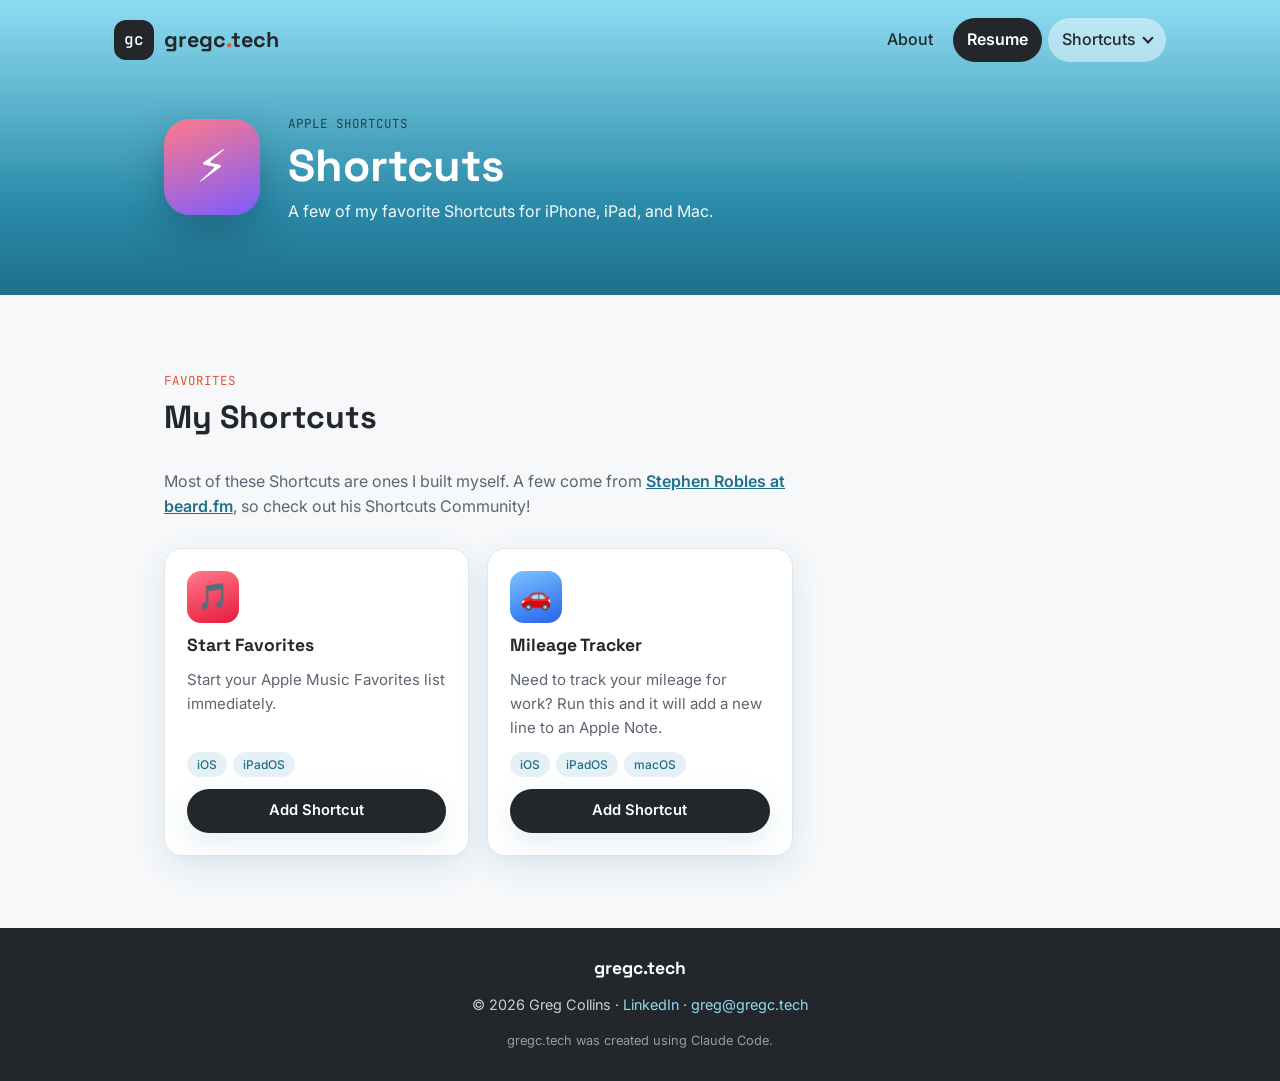
==== shortcuts/index.html @ 740dbaa2 "Nav: 'Shortcuts' label everywhere; footer note about Claude Code Co-Authored-By: Claude Opus 5.5 <no" ====
<!DOCTYPE html>
<html lang="en">
<head>
<meta charset="UTF-8">
<meta name="viewport" content="width=device-width, initial-scale=1">
<title>Shortcuts &mdash; Greg Collins</title>
<meta name="description" content="Greg Collins's favorite Apple Shortcuts, ready to add to your iPhone, iPad, or Mac.">
<link rel="canonical" href="https://gregc.tech/shortcuts/">
<link rel="stylesheet" href="/styles.css">

<link rel="icon" href="/favicon.svg" type="image/svg+xml">
<link rel="apple-touch-icon" href="/apple-touch-icon.png">

<meta property="og:type" content="website">
<meta property="og:title" content="Shortcuts — Greg Collins">
<meta property="og:description" content="Favorite Apple Shortcuts, ready to add to your iPhone, iPad, or Mac.">
<meta property="og:image" content="https://gregc.tech/images/portrait.jpg">
<meta property="og:url" content="https://gregc.tech/shortcuts/">
<meta name="twitter:card" content="summary">
<meta name="twitter:title" content="Shortcuts — Greg Collins">
<meta name="twitter:description" content="Favorite Apple Shortcuts, ready to add to your iPhone, iPad, or Mac.">
<meta name="twitter:image" content="https://gregc.tech/images/portrait.jpg">
</head>
<body>

<header class="site-header">
  <nav class="nav">
    <a class="brand" href="/">
      <span class="brand-badge">gc</span>
      <span class="wordmark">gregc<span class="dot">.</span>tech</span>
    </a>
    <div class="nav-links">
      <a href="/">About</a>
      <a href="/resume" class="cta">Resume</a>
      <details class="nav-dd">
        <summary class="nav-dd-active">Shortcuts</summary>
        <div class="nav-dd-menu">
          <a href="/shortcuts/" aria-current="page">Shortcuts</a>
        </div>
      </details>
    </div>
  </nav>

  <div class="page-hero">
    <div class="sc-tile" style="width:96px;height:96px;border-radius:26px;font-size:2.8rem;--tile-a:#ff7a8a;--tile-b:#7b5cff;box-shadow:0 18px 40px rgba(20,50,70,.35)" aria-hidden="true">⚡</div>
    <div>
      <span class="mono">Apple Shortcuts</span>
      <h1>Shortcuts</h1>
      <p>A few of my favorite Shortcuts for iPhone, iPad, and Mac.</p>
    </div>
  </div>
</header>

<main class="section">


  <div class="section-head">
    <span class="mono">Favorites</span>
    <h2>My Shortcuts</h2>
  </div>

  <p class="sc-intro">Most of these Shortcuts are ones I built myself. A few come from <a href="https://create.beard.fm/" target="_blank" rel="noopener">Stephen Robles at beard.fm</a>, so check out his Shortcuts Community!</p>

  <!--
    To add a shortcut: copy one .sc-card block below.
    - Change the emoji, name, description, and tags.
    - Optional tile colors: style="--tile-a:#hex;--tile-b:#hex"
    - When the iCloud link is ready, replace the disabled <span> button with:
      <a class="btn" href="https://www.icloud.com/shortcuts/XXXX" target="_blank" rel="noopener">Add Shortcut</a>
  -->
  <div class="sc-grid">

    <article class="sc-card">
      <div class="sc-tile" style="--tile-a:#ff7a8a;--tile-b:#e8193c" aria-hidden="true">🎵</div>
      <h3>Start Favorites</h3>
      <p>Start your Apple Music Favorites list immediately.</p>
      <div class="sc-tags"><span class="chip">iOS</span><span class="chip">iPadOS</span></div>
      <a class="btn" href="https://www.icloud.com/shortcuts/b993a1cb9b594e7e82453fef6eb3bb3f" target="_blank" rel="noopener">Add Shortcut</a>
    </article>

    <article class="sc-card">
      <div class="sc-tile" style="--tile-a:#7cc4ff;--tile-b:#2563eb" aria-hidden="true">🚗</div>
      <h3>Mileage Tracker</h3>
      <p>Need to track your mileage for work? Run this and it will add a new line to an Apple Note.</p>
      <div class="sc-tags"><span class="chip">iOS</span><span class="chip">iPadOS</span><span class="chip">macOS</span></div>
      <a class="btn" href="https://www.icloud.com/shortcuts/bddef49975824ce387ab0a968885f516" target="_blank" rel="noopener">Add Shortcut</a>
    </article>

  </div>
</main>

<footer class="site-footer">
  <div class="wordmark">gregc.tech</div>
  <p>&copy; 2026 Greg Collins &middot; <a href="https://www.linkedin.com/in/gocollins" target="_blank" rel="noopener">LinkedIn</a> &middot; <a href="mailto:greg@gregc.tech">greg@gregc.tech</a></p>
  <p class="footer-note">gregc.tech was created using Claude Code.</p>
</footer>

<script>
  // Close the Shortcuts menu on outside click or Escape
  document.addEventListener('click', function (e) {
    document.querySelectorAll('.nav-dd[open]').forEach(function (d) { if (!d.contains(e.target)) d.removeAttribute('open'); });
  });
  document.addEventListener('keydown', function (e) {
    if (e.key === 'Escape') document.querySelectorAll('.nav-dd[open]').forEach(function (d) { d.removeAttribute('open'); });
  });
</script>

</body>
</html>
---- styles.css ----
@import url('https://fonts.googleapis.com/css2?family=Space+Grotesk:wght@500;600;700&family=Inter:wght@400;500;600&family=JetBrains+Mono:wght@500&display=swap');

:root {
  --sky: #8fdcf2;
  --teal: #2a8aa8;
  --teal-dark: #1f6f8b;
  --ink: #23262b;
  --ink-soft: #3a3f47;
  --accent: #e2553b;
  --bg: #f6f8fa;
  --surface: #ffffff;
  --text: #23262b;
  --muted: #5d6570;
  --line: #e2e7ec;
  --radius: 18px;
  --shadow: 0 10px 30px rgba(31, 111, 139, 0.12);
}

@media (prefers-color-scheme: dark) {
  :root {
    --bg: #14171b;
    --surface: #1d2126;
    --text: #e8ebee;
    --muted: #9aa3ad;
    --line: #2c3238;
    --shadow: 0 10px 30px rgba(0, 0, 0, 0.35);
  }
}

* { box-sizing: border-box; }

html { scroll-behavior: smooth; }

body {
  margin: 0;
  font-family: 'Inter', system-ui, sans-serif;
  color: var(--text);
  background: var(--bg);
  line-height: 1.6;
}

h1, h2, h3, .wordmark {
  font-family: 'Space Grotesk', sans-serif;
  margin: 0;
  line-height: 1.2;
}

a { color: inherit; }

img { max-width: 100%; display: block; }

.mono {
  font-family: 'JetBrains Mono', ui-monospace, monospace;
  font-size: 0.78rem;
  letter-spacing: 1px;
  text-transform: uppercase;
}

/* Header */
.site-header {
  background: linear-gradient(180deg, var(--sky) 0%, var(--teal) 70%, var(--teal-dark) 100%);
  color: #fff;
}

.nav {
  max-width: 1100px;
  margin: 0 auto;
  display: flex;
  align-items: center;
  justify-content: space-between;
  padding: 18px 24px;
  gap: 12px;
}

.brand {
  display: flex;
  align-items: center;
  gap: 10px;
  text-decoration: none;
  color: var(--ink);
}

.brand-badge {
  width: 40px;
  height: 40px;
  border-radius: 12px;
  background: var(--ink);
  color: #fff;
  display: flex;
  align-items: center;
  justify-content: center;
  font-family: 'JetBrains Mono', monospace;
  font-weight: 500;
  font-size: 1rem;
  flex-shrink: 0;
}

.wordmark {
  font-size: 1.35rem;
  font-weight: 700;
}

.wordmark .dot { color: var(--accent); }

.nav-links {
  display: flex;
  gap: 6px;
  align-items: center;
}

.nav-links a {
  text-decoration: none;
  color: var(--ink);
  font-weight: 500;
  padding: 9px 14px;
  border-radius: 999px;
  transition: background 0.2s ease;
}

.nav-links a:hover { background: rgba(255, 255, 255, 0.35); }

.nav-links a[aria-current="page"] { background: rgba(255, 255, 255, 0.45); }

.nav-links a.cta {
  background: var(--ink);
  color: #fff;
  font-weight: 600;
}

.nav-links a.cta:hover { background: var(--accent); }

/* Hero */
.hero {
  max-width: 1000px;
  margin: 0 auto;
  padding: 40px 24px 80px;
  display: grid;
  grid-template-columns: 260px 1fr;
  gap: 48px;
  align-items: center;
}

.portrait {
  width: 260px;
  height: 260px;
  border-radius: 50%;
  border: 6px solid rgba(255, 255, 255, 0.85);
  box-shadow: 0 18px 40px rgba(20, 50, 70, 0.35);
  object-fit: cover;
}

.hero .mono { color: var(--ink); opacity: 0.8; }

.hero h1 {
  font-size: clamp(2.4rem, 6vw, 3.6rem);
  margin: 8px 0 14px;
  color: #fff;
  text-shadow: 0 2px 12px rgba(20, 50, 70, 0.25);
}

.hero p {
  font-size: 1.12rem;
  max-width: 560px;
  margin: 0 0 26px;
  color: rgba(255, 255, 255, 0.95);
}

.btn-row { display: flex; gap: 12px; flex-wrap: wrap; }

.btn {
  display: inline-block;
  background: var(--ink);
  color: #fff;
  font-weight: 600;
  padding: 13px 28px;
  border-radius: 999px;
  text-decoration: none;
  box-shadow: var(--shadow);
  transition: transform 0.15s ease, background 0.2s ease;
  border: none;
  cursor: pointer;
  font-family: 'Inter', sans-serif;
  font-size: 1rem;
}

.btn:hover { background: var(--accent); transform: translateY(-2px); }

.btn-outline {
  background: transparent;
  border: 2px solid #fff;
  color: #fff;
  box-shadow: none;
}

.btn-outline:hover { background: #fff; color: var(--teal-dark); }

/* Stats strip */
.stats {
  max-width: 1000px;
  margin: -44px auto 0;
  padding: 0 24px;
  position: relative;
}

.stats-grid {
  display: grid;
  grid-template-columns: repeat(4, 1fr);
  background: var(--surface);
  border-radius: var(--radius);
  box-shadow: var(--shadow);
  border: 1px solid var(--line);
  overflow: hidden;
}

.stat {
  padding: 24px 20px;
  text-align: center;
  border-right: 1px solid var(--line);
}

.stat:last-child { border-right: none; }

.stat .num {
  font-family: 'Space Grotesk', sans-serif;
  font-size: 1.9rem;
  font-weight: 700;
  color: var(--teal);
}

.stat .label { font-size: 0.88rem; color: var(--muted); }

/* Sections */
.section {
  max-width: 1000px;
  margin: 0 auto;
  padding: 72px 24px;
}

.section-head { margin-bottom: 32px; }

.section-head .mono { color: var(--accent); }

.section-head h2 {
  font-size: 2rem;
  margin-top: 6px;
}

.prose p { font-size: 1.05rem; max-width: 720px; }

.card-grid {
  display: grid;
  grid-template-columns: repeat(2, 1fr);
  gap: 20px;
}

.card {
  background: var(--surface);
  border: 1px solid var(--line);
  border-radius: var(--radius);
  padding: 28px 24px;
  box-shadow: var(--shadow);
}

.card .icon { font-size: 1.8rem; margin-bottom: 10px; }

.card h3 { font-size: 1.2rem; margin-bottom: 8px; }

.card p { margin: 0; color: var(--muted); font-size: 0.96rem; }

.band { background: var(--surface); border-top: 1px solid var(--line); border-bottom: 1px solid var(--line); }

.now {
  display: grid;
  grid-template-columns: 1fr 1fr;
  gap: 40px;
}

.now h3 { font-size: 1.25rem; margin-bottom: 8px; }

.now p { color: var(--muted); margin: 0; }

.chips { display: flex; flex-wrap: wrap; gap: 8px; margin-top: 16px; }

.chip {
  font-size: 0.85rem;
  padding: 6px 12px;
  border-radius: 999px;
  background: rgba(42, 138, 168, 0.12);
  color: var(--teal-dark);
  font-weight: 500;
}

@media (prefers-color-scheme: dark) {
  .chip { color: var(--sky); background: rgba(143, 220, 242, 0.1); }
}

.cta-section { text-align: center; padding: 80px 24px; }

.cta-section h2 { font-size: 2rem; margin-bottom: 12px; }

.cta-section p { color: var(--muted); max-width: 480px; margin: 0 auto 26px; }

.cta-section .btn-outline { border-color: var(--ink); color: var(--ink); }
.cta-section .btn-outline:hover { background: var(--ink); color: #fff; }

@media (prefers-color-scheme: dark) {
  .cta-section .btn { background: var(--sky); color: var(--ink); }
  .cta-section .btn:hover { background: var(--accent); color: #fff; }
  .cta-section .btn-outline { background: transparent; border-color: var(--sky); color: var(--sky); }
}

/* Footer */
.site-footer {
  background: var(--ink);
  color: #c9cfd6;
  text-align: center;
  padding: 30px 24px;
  font-size: 0.9rem;
}

.site-footer .wordmark { color: #fff; font-size: 1.1rem; margin-bottom: 4px; }

.site-footer a { color: var(--sky); text-decoration: none; }

/* Resume page */
.page-hero {
  max-width: 1000px;
  margin: 0 auto;
  padding: 30px 24px 70px;
  display: flex;
  align-items: center;
  gap: 28px;
}

.page-hero .portrait { width: 120px; height: 120px; border-width: 4px; flex-shrink: 0; }

.page-hero h1 { font-size: clamp(2rem, 5vw, 2.8rem); color: #fff; margin: 4px 0 6px; }

.page-hero p { margin: 0; color: rgba(255, 255, 255, 0.95); }

.page-hero .mono { color: var(--ink); opacity: 0.8; }

.resume {
  max-width: 860px;
  margin: -40px auto 70px;
  padding: 0 20px;
}

.resume-card {
  background: var(--surface);
  border: 1px solid var(--line);
  border-radius: var(--radius);
  box-shadow: var(--shadow);
  padding: 44px;
}

.resume-actions {
  display: flex;
  gap: 10px;
  flex-wrap: wrap;
  justify-content: flex-end;
  margin-bottom: 8px;
}

.resume-actions .btn { padding: 9px 18px; font-size: 0.9rem; }

.resume-actions .btn-outline { border-color: var(--line); color: var(--text); }
.resume-actions .btn-outline:hover { background: var(--bg); color: var(--text); }

.r-section { margin-top: 36px; }
.r-section:first-of-type { margin-top: 10px; }

.r-section > h2 {
  font-size: 0.82rem;
  font-family: 'JetBrains Mono', monospace;
  text-transform: uppercase;
  letter-spacing: 1.5px;
  color: var(--accent);
  padding-bottom: 8px;
  border-bottom: 1px solid var(--line);
  margin-bottom: 18px;
}

.r-section p { margin: 0; }

.tech-list { display: grid; gap: 10px; margin: 0; }
.tech-list div { display: grid; grid-template-columns: 200px 1fr; gap: 16px; }
.tech-list dt { font-weight: 600; }
.tech-list dd { margin: 0; color: var(--muted); }

.org { margin-bottom: 28px; }
.org-head h3 { font-size: 1.2rem; }
.org-meta { color: var(--muted); font-size: 0.92rem; margin-bottom: 12px; }

.role { margin: 16px 0 0; padding-left: 18px; border-left: 2px solid var(--line); }
.role-head { display: flex; justify-content: space-between; gap: 12px; flex-wrap: wrap; align-items: baseline; }
.role-head h4 { margin: 0; font-size: 1.02rem; font-family: 'Inter', sans-serif; font-weight: 600; }
.role-head .dates { font-size: 0.85rem; color: var(--muted); font-family: 'JetBrains Mono', monospace; }

.role ul { margin: 8px 0 0; padding-left: 18px; }
.role li { margin-bottom: 6px; }
.role li::marker { color: var(--teal); }

.highlights { display: grid; grid-template-columns: repeat(auto-fit, minmax(220px, 1fr)); gap: 14px; }
.highlight { background: var(--bg); border: 1px solid var(--line); border-radius: 14px; padding: 16px 18px; font-size: 0.94rem; }
.highlight strong { display: block; font-family: 'Space Grotesk', sans-serif; font-size: 1.35rem; color: var(--teal); }

@media (max-width: 760px) {
  .hero { grid-template-columns: 1fr; text-align: center; gap: 24px; padding-top: 16px; }
  .hero .portrait { margin: 0 auto; width: 200px; height: 200px; }
  .hero p { margin-left: auto; margin-right: auto; }
  .btn-row { justify-content: center; }
  .stats-grid { grid-template-columns: repeat(2, 1fr); }
  .stat:nth-child(2) { border-right: none; }
  .stat:nth-child(-n+2) { border-bottom: 1px solid var(--line); }
  .now, .card-grid { grid-template-columns: 1fr; }
  .page-hero { flex-direction: column; text-align: center; }
  .resume-card { padding: 26px 20px; }
  .tech-list div { grid-template-columns: 1fr; gap: 2px; }
  .nav { flex-wrap: wrap; }
}

/* Print: resume page prints as a clean document */
@media print {
  body { background: #fff; color: #000; font-size: 10.5pt; }
  .site-header, .site-footer, .resume-actions { display: none; }
  .resume { margin: 0; padding: 0; max-width: none; }
  .resume-card { border: none; box-shadow: none; padding: 0; background: #fff; }
  .print-head { display: block !important; margin-bottom: 8px; }
  .r-section { margin-top: 18px; break-inside: auto; }
  .role { break-inside: avoid; }
  .highlight { background: #fff; }
  a { text-decoration: none; }
}

.print-head { display: none; }
.print-head h1 { font-size: 20pt; }

/* Shortcuts pages */
.sc-intro { max-width: 680px; color: var(--muted); margin: 0 0 28px; }

.sc-grid {
  display: grid;
  grid-template-columns: repeat(auto-fill, minmax(260px, 1fr));
  gap: 18px;
}

.sc-card {
  background: var(--surface);
  border: 1px solid var(--line);
  border-radius: var(--radius);
  box-shadow: var(--shadow);
  padding: 22px;
  display: flex;
  flex-direction: column;
  gap: 12px;
}

.sc-tile {
  width: 52px;
  height: 52px;
  border-radius: 14px;
  display: flex;
  align-items: center;
  justify-content: center;
  font-size: 1.6rem;
  color: #fff;
  background: linear-gradient(160deg, var(--tile-a, #8fdcf2), var(--tile-b, #1f6f8b));
}

.sc-card h3 { font-size: 1.1rem; }
.sc-card p { margin: 0; color: var(--muted); font-size: 0.94rem; flex: 1; }

.sc-tags { display: flex; gap: 6px; flex-wrap: wrap; }
.sc-tags .chip { font-size: 0.75rem; padding: 3px 10px; }

.sc-card .btn { text-align: center; padding: 10px 18px; font-size: 0.92rem; }
.btn.is-disabled { background: var(--line); color: var(--muted); box-shadow: none; pointer-events: none; }


.crumbs { font-size: 0.9rem; margin-bottom: 4px; }
.crumbs a { color: var(--ink); text-decoration: none; opacity: 0.8; }
.crumbs a:hover { opacity: 1; text-decoration: underline; }

.url-search {
  width: 100%;
  max-width: 420px;
  padding: 12px 16px;
  border-radius: 999px;
  border: 1px solid var(--line);
  background: var(--surface);
  color: var(--text);
  font: inherit;
  margin-bottom: 22px;
}
.url-search:focus { outline: 2px solid var(--teal); outline-offset: 1px; }

.url-group { margin-bottom: 30px; }
.url-group h2 {
  font-family: 'JetBrains Mono', monospace;
  font-size: 0.82rem;
  text-transform: uppercase;
  letter-spacing: 1.5px;
  color: var(--accent);
  padding-bottom: 8px;
  border-bottom: 1px solid var(--line);
  margin-bottom: 6px;
}

.url-row {
  display: grid;
  grid-template-columns: 200px 1fr auto;
  gap: 14px;
  align-items: center;
  padding: 10px 0;
  border-bottom: 1px solid var(--line);
}
.url-row .name { font-weight: 600; }
.url-row code {
  font-family: 'JetBrains Mono', monospace;
  font-size: 0.85rem;
  background: var(--bg);
  border: 1px solid var(--line);
  border-radius: 8px;
  padding: 6px 10px;
  overflow-wrap: anywhere;
}
.url-row code.pending { color: var(--muted); font-style: italic; }

.copy-btn {
  font: inherit;
  font-size: 0.85rem;
  font-weight: 600;
  padding: 7px 14px;
  border-radius: 999px;
  border: 1px solid var(--line);
  background: var(--surface);
  color: var(--text);
  cursor: pointer;
}
.copy-btn:hover { border-color: var(--teal); }
.copy-btn[disabled] { opacity: 0.4; cursor: default; }

.no-results { color: var(--muted); display: none; }

@media (max-width: 760px) {
  .url-row { grid-template-columns: 1fr auto; }
  .url-row code { grid-column: 1 / -1; grid-row: 2; }
}

/* Nav dropdown (Shortcuts) */
.nav-dd { position: relative; }
.nav-dd summary {
  list-style: none;
  cursor: pointer;
  color: var(--ink);
  font-weight: 500;
  padding: 9px 14px;
  border-radius: 999px;
  transition: background 0.2s ease;
  user-select: none;
}
.nav-dd summary::-webkit-details-marker { display: none; }
.nav-dd summary::after {
  content: "";
  display: inline-block;
  width: 6px;
  height: 6px;
  margin-left: 8px;
  border-right: 2px solid currentColor;
  border-bottom: 2px solid currentColor;
  transform: translateY(-3px) rotate(45deg);
  transition: transform 0.15s ease;
}
.nav-dd[open] summary::after { transform: translateY(0) rotate(-135deg); }
.nav-dd summary:hover, .nav-dd[open] summary { background: rgba(255, 255, 255, 0.35); }
.nav-dd summary.nav-dd-active { background: rgba(255, 255, 255, 0.45); }

.nav-dd-menu {
  position: absolute;
  top: calc(100% + 8px);
  right: 0;
  z-index: 20;
  min-width: 240px;
  background: var(--surface);
  border: 1px solid var(--line);
  border-radius: 14px;
  box-shadow: 0 16px 40px rgba(20, 50, 70, 0.25);
  padding: 6px;
  display: flex;
  flex-direction: column;
}
.nav-links .nav-dd-menu a {
  color: var(--text);
  padding: 10px 12px;
  border-radius: 10px;
  white-space: nowrap;
}
.nav-links .nav-dd-menu a:hover { background: var(--bg); }
.nav-links .nav-dd-menu a[aria-current="page"] { background: transparent; color: var(--teal); font-weight: 600; }

.sc-intro a { color: var(--teal-dark); font-weight: 600; }
@media (prefers-color-scheme: dark) {
  .sc-intro a { color: var(--sky); }
}
@media (prefers-color-scheme: dark) {
  .sc-card .btn:not(.is-disabled) { background: var(--sky); color: var(--ink); }
  .sc-card .btn:not(.is-disabled):hover { background: var(--accent); color: #fff; }
}

.site-footer .footer-note { margin: 6px 0 0; font-size: 0.8rem; opacity: 0.7; }
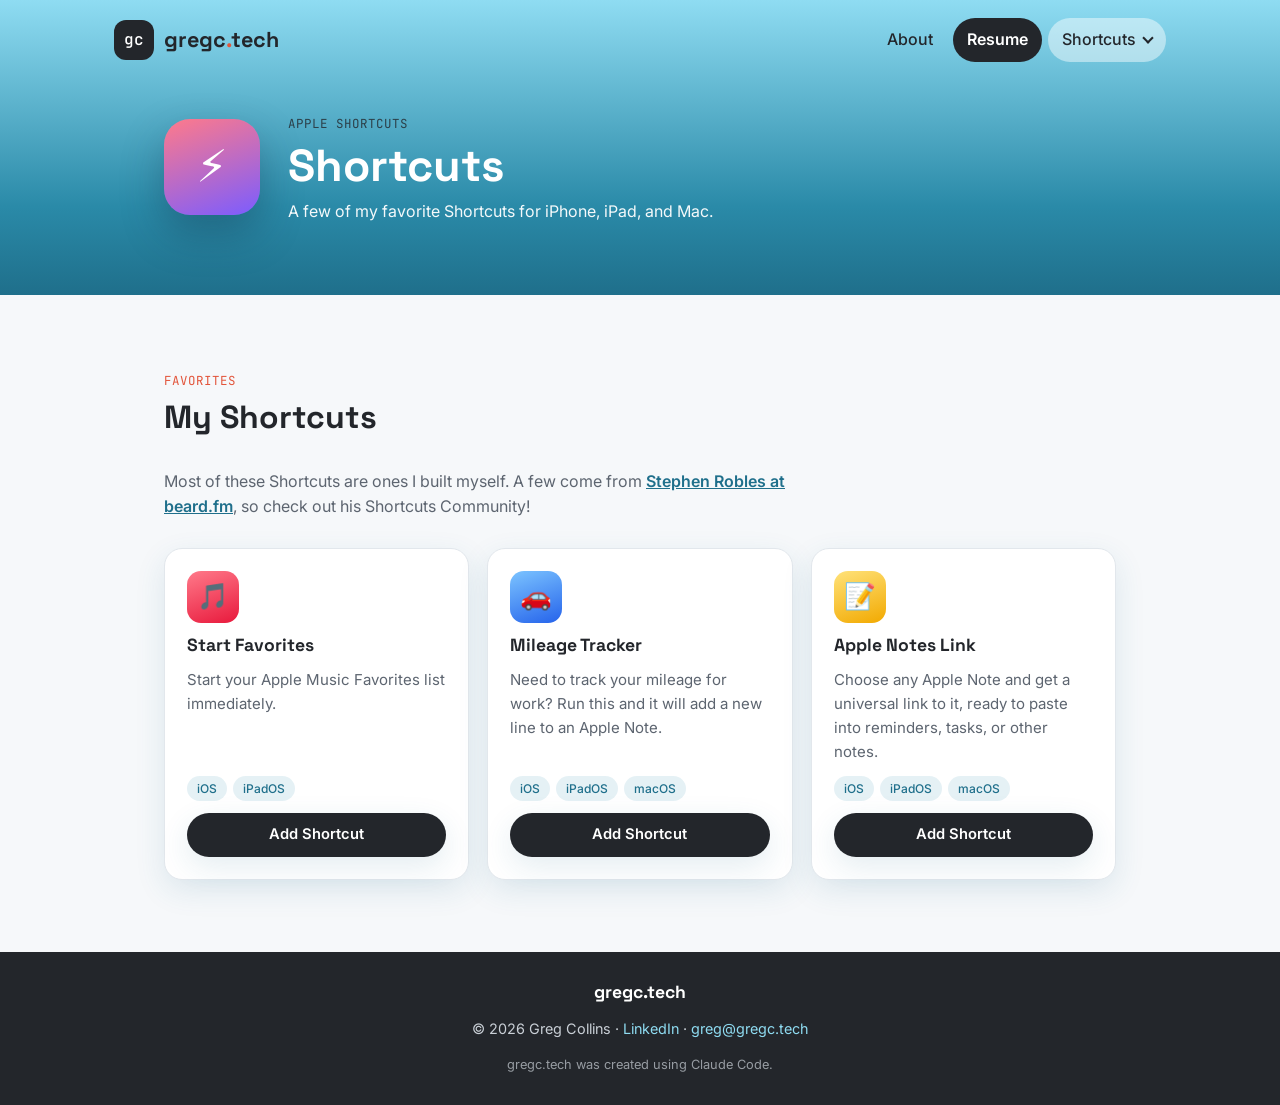
==== commit 71f91129: "Shortcuts: add Apple Notes Link Co-Authored-By: Claude Opus 5.5 <noreply@anthropic.com>" ====
--- a/shortcuts/index.html
+++ b/shortcuts/index.html
@@ -86,6 +86,14 @@
       <a class="btn" href="https://www.icloud.com/shortcuts/bddef49975824ce387ab0a968885f516" target="_blank" rel="noopener">Add Shortcut</a>
     </article>
 
+    <article class="sc-card">
+      <div class="sc-tile" style="--tile-a:#ffe27a;--tile-b:#f2a900" aria-hidden="true">📝</div>
+      <h3>Apple Notes Link</h3>
+      <p>Choose any Apple Note and get a universal link to it, ready to paste into reminders, tasks, or other notes.</p>
+      <div class="sc-tags"><span class="chip">iOS</span><span class="chip">iPadOS</span><span class="chip">macOS</span></div>
+      <a class="btn" href="https://www.icloud.com/shortcuts/c7594c8981c346fda588a29c54284e56" target="_blank" rel="noopener">Add Shortcut</a>
+    </article>
+
   </div>
 </main>
 
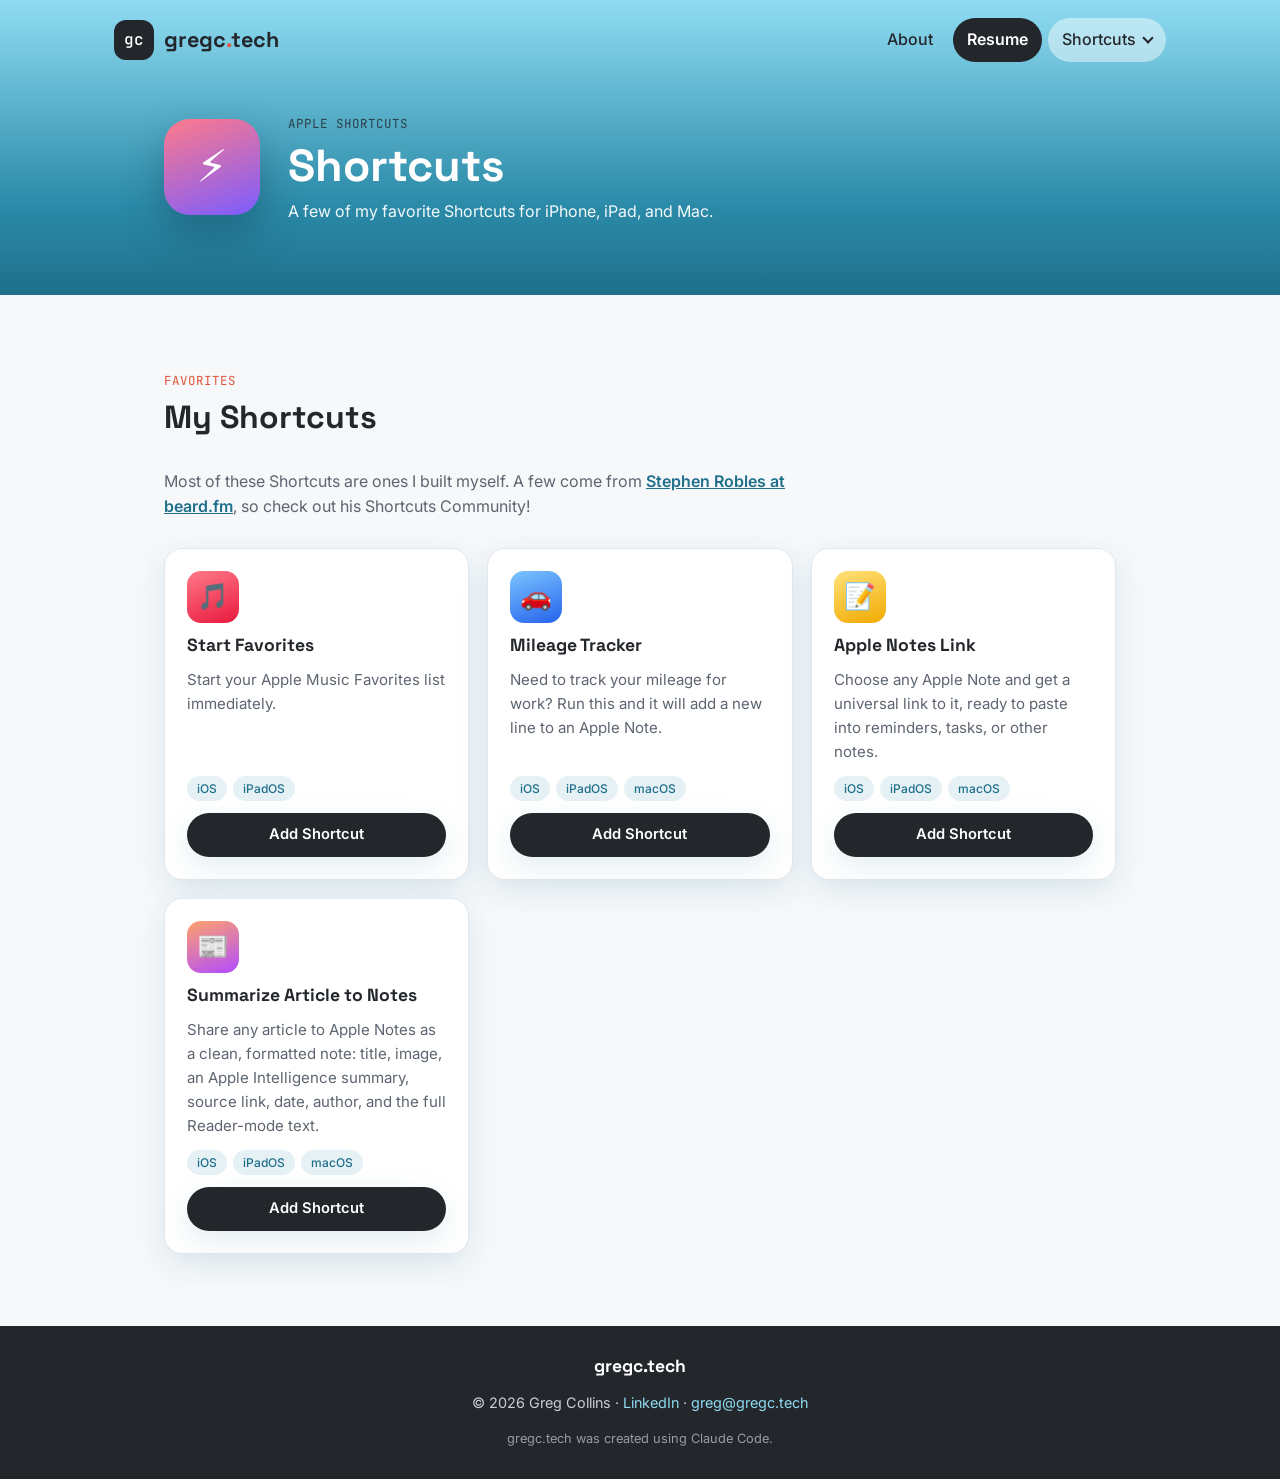
==== commit 4e1001e3: "Shortcuts: add Summarize Article to Notes Co-Authored-By: Claude Opus 5.5 <noreply@anthropic.com>" ====
--- a/shortcuts/index.html
+++ b/shortcuts/index.html
@@ -36,6 +36,7 @@
         <summary class="nav-dd-active">Shortcuts</summary>
         <div class="nav-dd-menu">
           <a href="/shortcuts/" aria-current="page">Shortcuts</a>
+          <a href="/shortcuts/settings-urls">iOS/iPadOS Settings URLs</a>
         </div>
       </details>
     </div>
@@ -94,6 +95,14 @@
       <a class="btn" href="https://www.icloud.com/shortcuts/c7594c8981c346fda588a29c54284e56" target="_blank" rel="noopener">Add Shortcut</a>
     </article>
 
+    <article class="sc-card">
+      <div class="sc-tile" style="--tile-a:#ffa26b;--tile-b:#b14bff" aria-hidden="true">📰</div>
+      <h3>Summarize Article to Notes</h3>
+      <p>Share any article to Apple Notes as a clean, formatted note: title, image, an Apple Intelligence summary, source link, date, author, and the full Reader-mode text.</p>
+      <div class="sc-tags"><span class="chip">iOS</span><span class="chip">iPadOS</span><span class="chip">macOS</span></div>
+      <a class="btn" href="https://www.icloud.com/shortcuts/db7ce02c3ef54939b73e81605bc8411e" target="_blank" rel="noopener">Add Shortcut</a>
+    </article>
+
   </div>
 </main>
 
--- a/styles.css
+++ b/styles.css
@@ -609,3 +609,52 @@
 }
 
 .site-footer .footer-note { margin: 6px 0 0; font-size: 0.8rem; opacity: 0.7; }
+
+/* Settings URLs tools */
+.url-tools { display: flex; flex-wrap: wrap; gap: 10px; align-items: center; margin-bottom: 8px; }
+.url-tools .url-search { margin-bottom: 0; flex: 1 1 260px; }
+.url-select {
+  padding: 11px 14px;
+  border-radius: 999px;
+  border: 1px solid var(--line);
+  background: var(--surface);
+  color: var(--text);
+  font: inherit;
+}
+.seg { display: inline-flex; border: 1px solid var(--line); border-radius: 999px; padding: 3px; background: var(--surface); flex-wrap: wrap; }
+.seg button {
+  font: inherit;
+  font-size: 0.85rem;
+  border: none;
+  background: transparent;
+  color: var(--muted);
+  padding: 7px 12px;
+  border-radius: 999px;
+  cursor: pointer;
+}
+.seg button[aria-pressed="true"] { background: var(--teal); color: #fff; }
+.url-count { color: var(--muted); font-size: 0.88rem; margin: 6px 0 22px; }
+
+.url-tag {
+  display: inline-block;
+  font-size: 0.7rem;
+  font-weight: 600;
+  padding: 2px 8px;
+  border-radius: 999px;
+  margin-left: 4px;
+  vertical-align: middle;
+  background: rgba(42, 138, 168, 0.12);
+  color: var(--teal-dark);
+}
+.url-tag.action { background: rgba(37, 99, 235, 0.14); color: #2563eb; }
+.url-tag.caution { background: rgba(226, 85, 59, 0.15); color: var(--accent); }
+@media (prefers-color-scheme: dark) {
+  .url-tag { color: var(--sky); background: rgba(143, 220, 242, 0.1); }
+  .url-tag.action { color: #8db8ff; background: rgba(141, 184, 255, 0.12); }
+  .url-tag.caution { color: #ff8a73; background: rgba(255, 138, 115, 0.12); }
+}
+
+.url-about { margin-top: 40px; color: var(--muted); font-size: 0.94rem; }
+.url-about h2 { font-size: 1.1rem; color: var(--text); margin-bottom: 8px; }
+.url-about li { margin-bottom: 6px; }
+.url-about code { font-family: 'JetBrains Mono', monospace; font-size: 0.85em; }
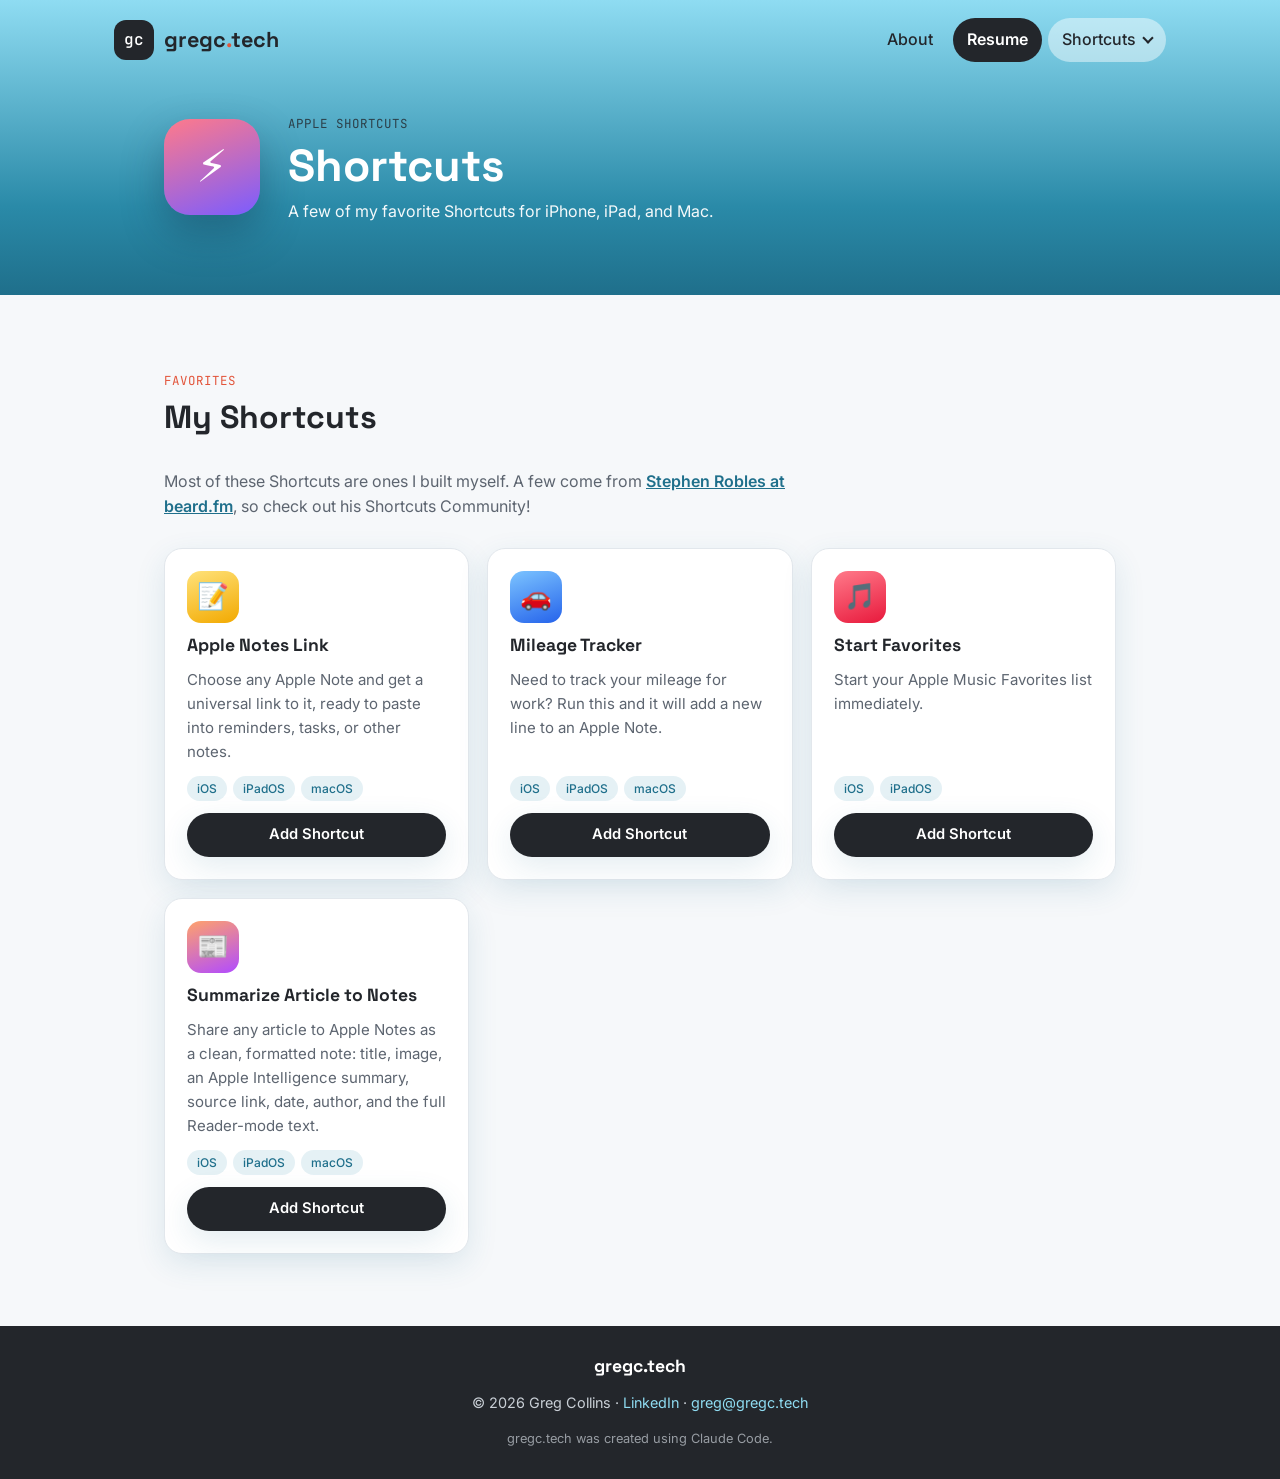
==== commit 502168bd: "Shortcuts: sort cards alphabetically Co-Authored-By: Claude Opus 5.5 <noreply@anthropic.com>" ====
--- a/shortcuts/index.html
+++ b/shortcuts/index.html
@@ -63,7 +63,7 @@
   <p class="sc-intro">Most of these Shortcuts are ones I built myself. A few come from <a href="https://create.beard.fm/" target="_blank" rel="noopener">Stephen Robles at beard.fm</a>, so check out his Shortcuts Community!</p>
 
   <!--
-    To add a shortcut: copy one .sc-card block below.
+    To add a shortcut: copy one .sc-card block below and keep the cards in alphabetical order by name.
     - Change the emoji, name, description, and tags.
     - Optional tile colors: style="--tile-a:#hex;--tile-b:#hex"
     - When the iCloud link is ready, replace the disabled <span> button with:
@@ -72,11 +72,11 @@
   <div class="sc-grid">
 
     <article class="sc-card">
-      <div class="sc-tile" style="--tile-a:#ff7a8a;--tile-b:#e8193c" aria-hidden="true">🎵</div>
-      <h3>Start Favorites</h3>
-      <p>Start your Apple Music Favorites list immediately.</p>
-      <div class="sc-tags"><span class="chip">iOS</span><span class="chip">iPadOS</span></div>
-      <a class="btn" href="https://www.icloud.com/shortcuts/b993a1cb9b594e7e82453fef6eb3bb3f" target="_blank" rel="noopener">Add Shortcut</a>
+      <div class="sc-tile" style="--tile-a:#ffe27a;--tile-b:#f2a900" aria-hidden="true">📝</div>
+      <h3>Apple Notes Link</h3>
+      <p>Choose any Apple Note and get a universal link to it, ready to paste into reminders, tasks, or other notes.</p>
+      <div class="sc-tags"><span class="chip">iOS</span><span class="chip">iPadOS</span><span class="chip">macOS</span></div>
+      <a class="btn" href="https://www.icloud.com/shortcuts/c7594c8981c346fda588a29c54284e56" target="_blank" rel="noopener">Add Shortcut</a>
     </article>
 
     <article class="sc-card">
@@ -88,11 +88,11 @@
     </article>
 
     <article class="sc-card">
-      <div class="sc-tile" style="--tile-a:#ffe27a;--tile-b:#f2a900" aria-hidden="true">📝</div>
-      <h3>Apple Notes Link</h3>
-      <p>Choose any Apple Note and get a universal link to it, ready to paste into reminders, tasks, or other notes.</p>
-      <div class="sc-tags"><span class="chip">iOS</span><span class="chip">iPadOS</span><span class="chip">macOS</span></div>
-      <a class="btn" href="https://www.icloud.com/shortcuts/c7594c8981c346fda588a29c54284e56" target="_blank" rel="noopener">Add Shortcut</a>
+      <div class="sc-tile" style="--tile-a:#ff7a8a;--tile-b:#e8193c" aria-hidden="true">🎵</div>
+      <h3>Start Favorites</h3>
+      <p>Start your Apple Music Favorites list immediately.</p>
+      <div class="sc-tags"><span class="chip">iOS</span><span class="chip">iPadOS</span></div>
+      <a class="btn" href="https://www.icloud.com/shortcuts/b993a1cb9b594e7e82453fef6eb3bb3f" target="_blank" rel="noopener">Add Shortcut</a>
     </article>
 
     <article class="sc-card">
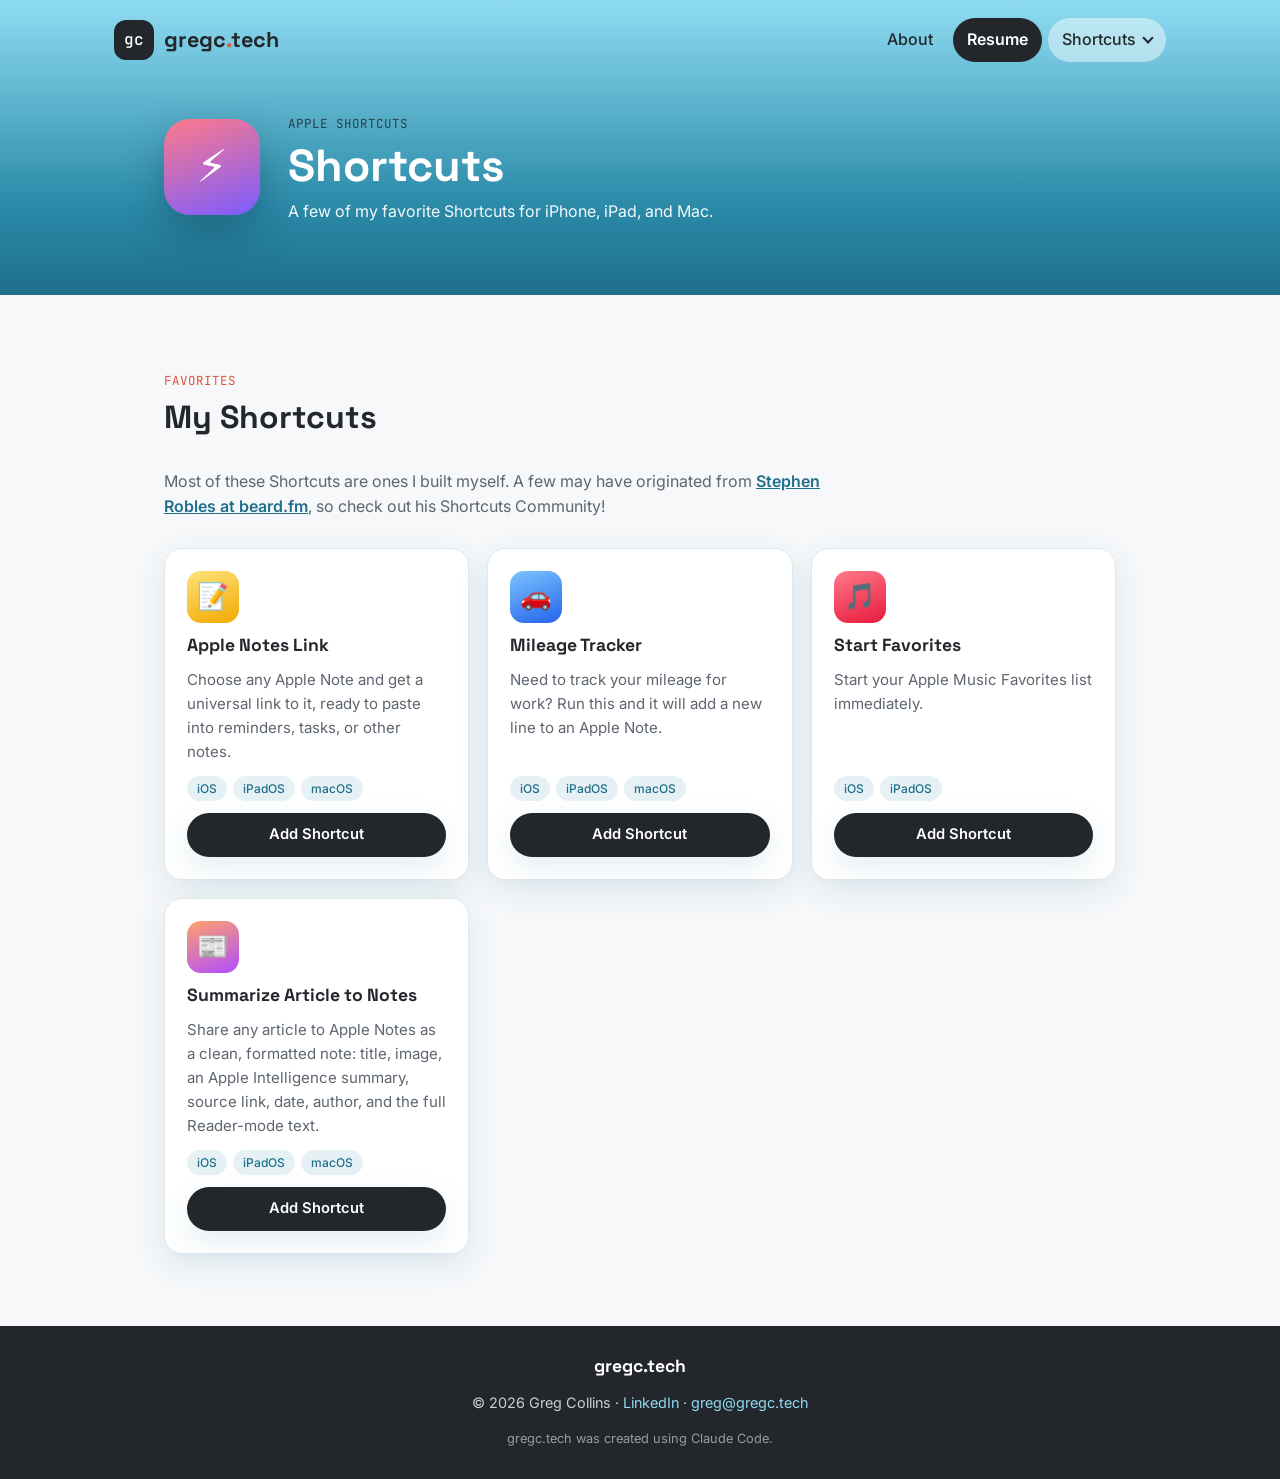
==== commit b0475566: "Shortcuts: reword credit note Co-Authored-By: Claude Opus 5.5 <noreply@anthropic.com>" ====
--- a/shortcuts/index.html
+++ b/shortcuts/index.html
@@ -60,7 +60,7 @@
     <h2>My Shortcuts</h2>
   </div>
 
-  <p class="sc-intro">Most of these Shortcuts are ones I built myself. A few come from <a href="https://create.beard.fm/" target="_blank" rel="noopener">Stephen Robles at beard.fm</a>, so check out his Shortcuts Community!</p>
+  <p class="sc-intro">Most of these Shortcuts are ones I built myself. A few may have originated from <a href="https://create.beard.fm/" target="_blank" rel="noopener">Stephen Robles at beard.fm</a>, so check out his Shortcuts Community!</p>
 
   <!--
     To add a shortcut: copy one .sc-card block below and keep the cards in alphabetical order by name.
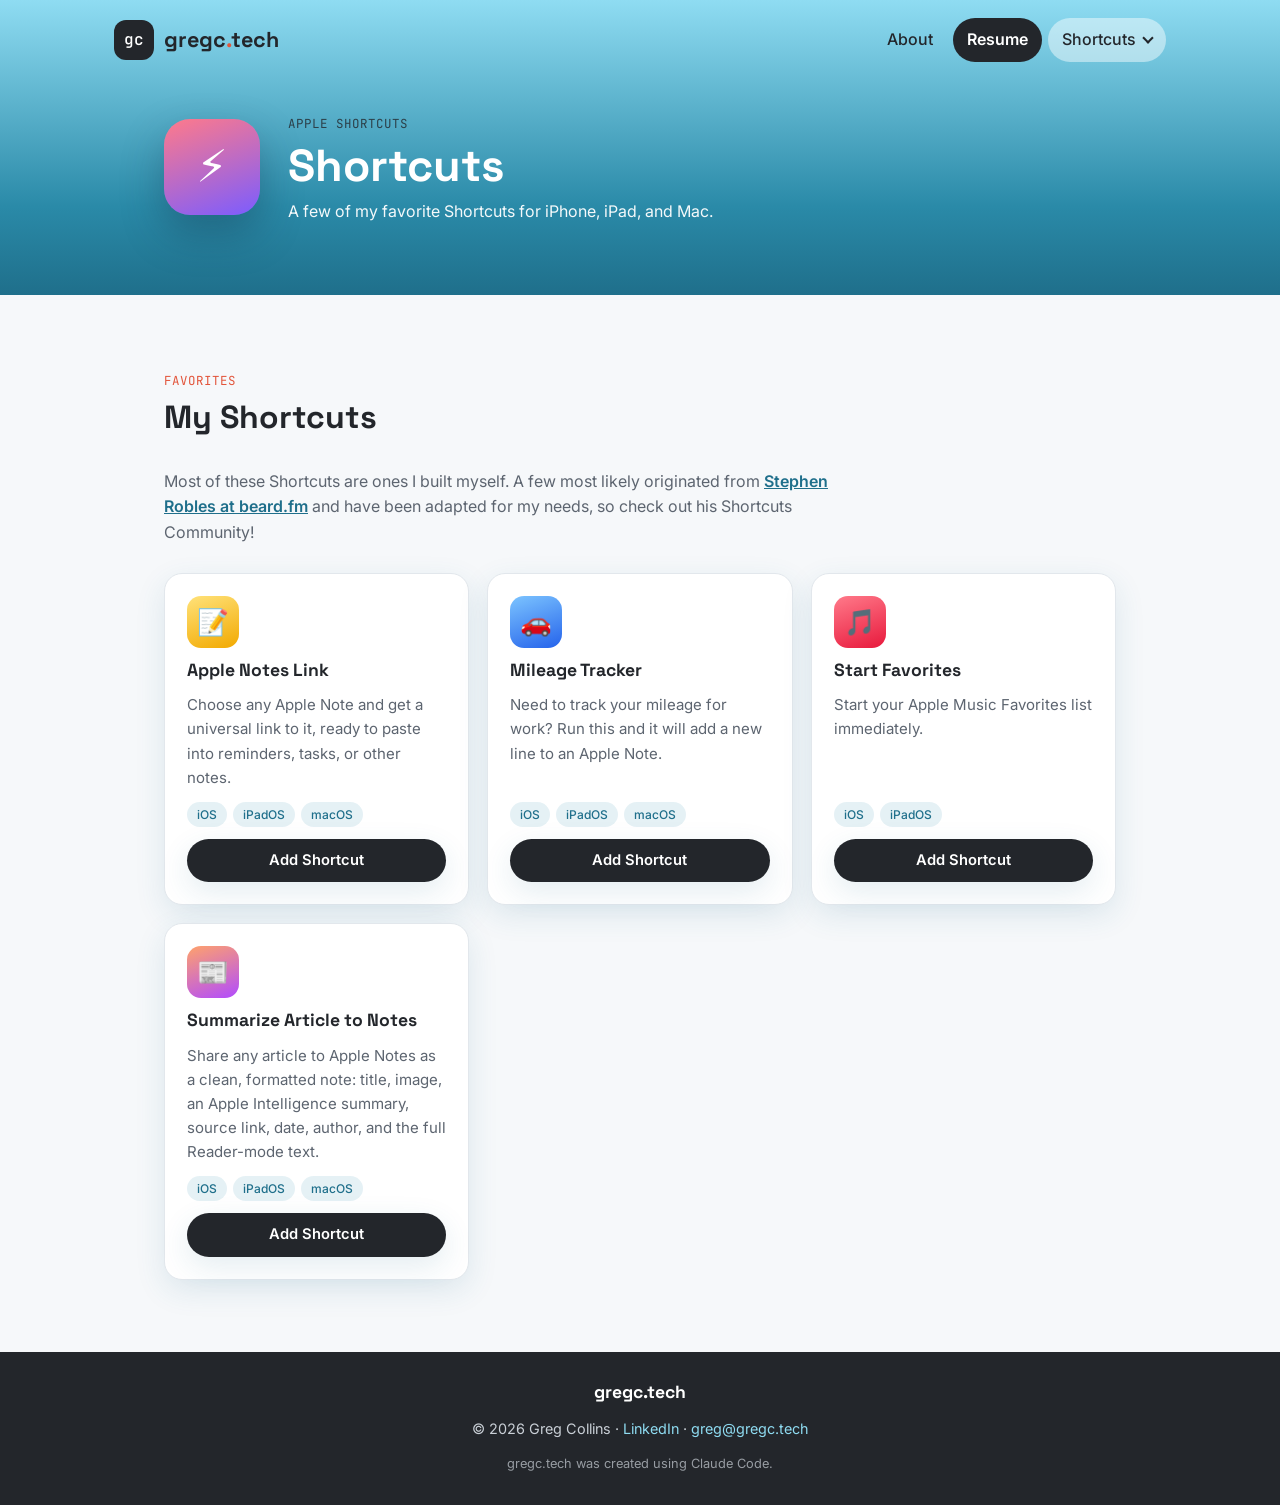
==== commit 80dd2843: "Shortcuts: credit note mentions adaptations Co-Authored-By: Claude Opus 5.5 <noreply@anthropic.com>" ====
--- a/shortcuts/index.html
+++ b/shortcuts/index.html
@@ -60,7 +60,7 @@
     <h2>My Shortcuts</h2>
   </div>
 
-  <p class="sc-intro">Most of these Shortcuts are ones I built myself. A few may have originated from <a href="https://create.beard.fm/" target="_blank" rel="noopener">Stephen Robles at beard.fm</a>, so check out his Shortcuts Community!</p>
+  <p class="sc-intro">Most of these Shortcuts are ones I built myself. A few most likely originated from <a href="https://create.beard.fm/" target="_blank" rel="noopener">Stephen Robles at beard.fm</a> and have been adapted for my needs, so check out his Shortcuts Community!</p>
 
   <!--
     To add a shortcut: copy one .sc-card block below and keep the cards in alphabetical order by name.
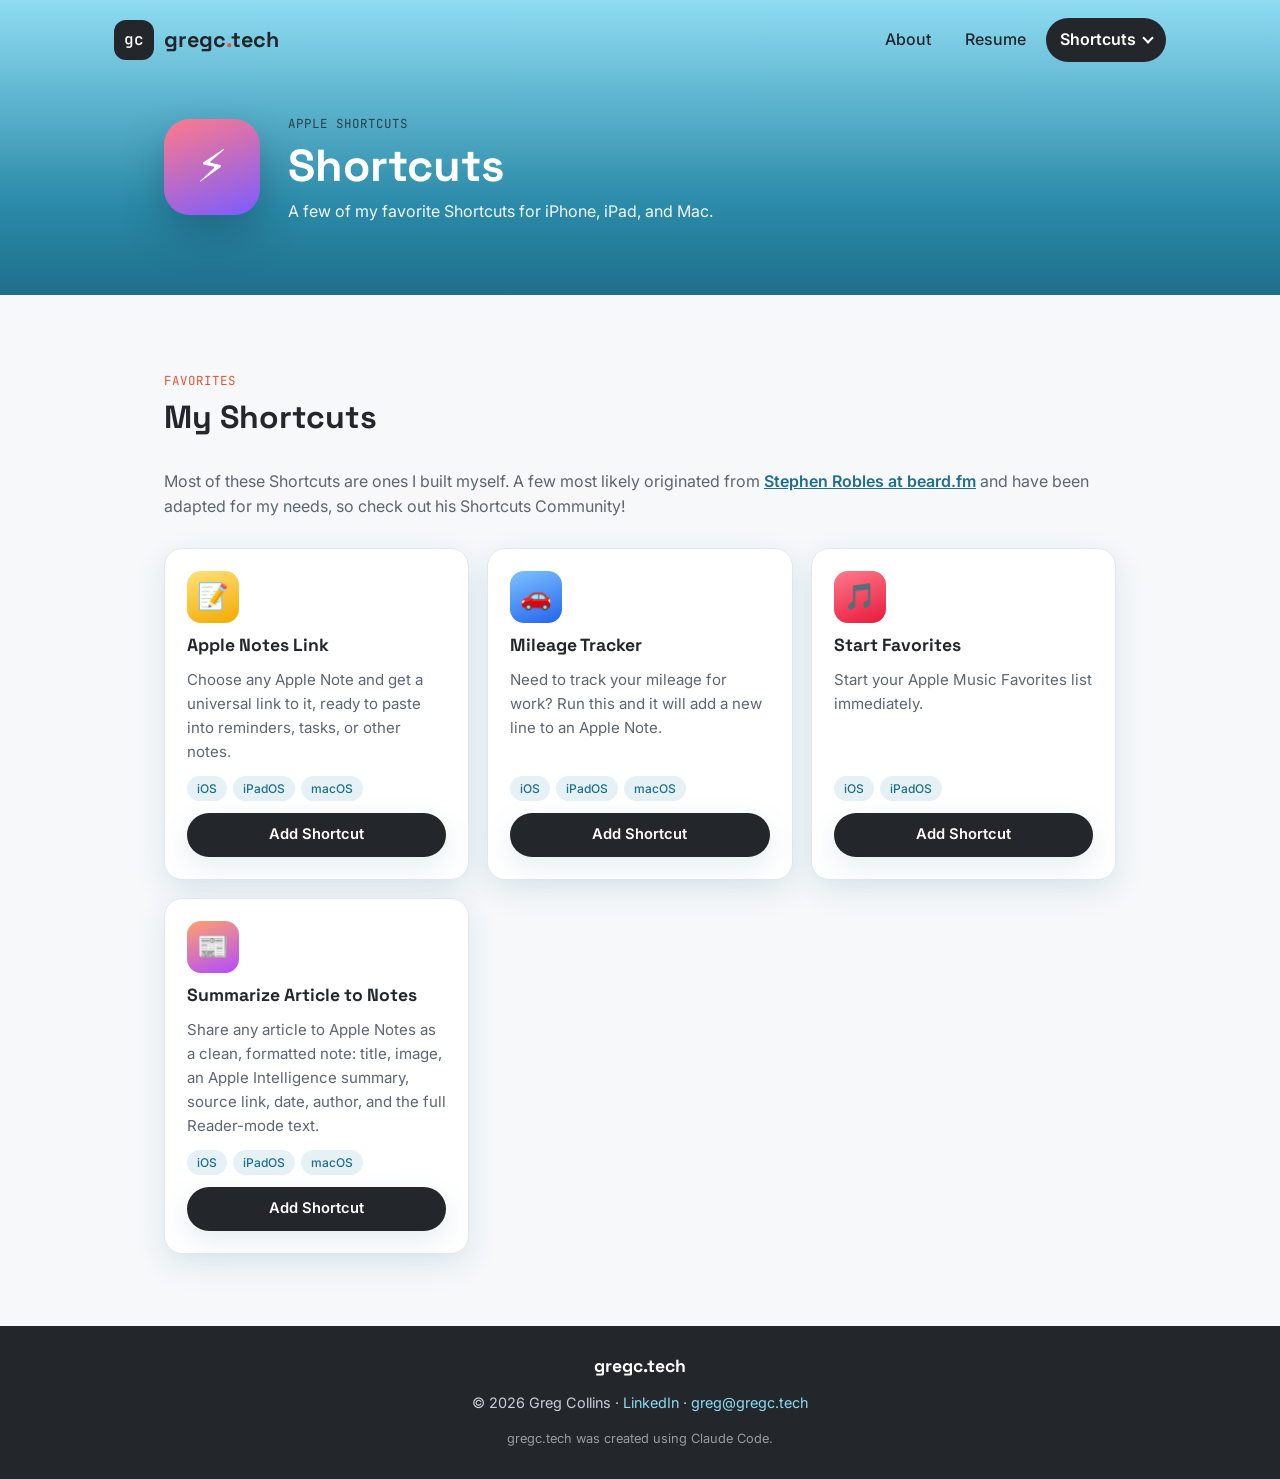
==== commit 7d7df809: "Nav: black pill marks the current page; Resume no longer styled as CTA Co-Authored-By: Claude Opus 5" ====
--- a/shortcuts/index.html
+++ b/shortcuts/index.html
@@ -31,7 +31,7 @@
     </a>
     <div class="nav-links">
       <a href="/">About</a>
-      <a href="/resume" class="cta">Resume</a>
+      <a href="/resume">Resume</a>
       <details class="nav-dd">
         <summary class="nav-dd-active">Shortcuts</summary>
         <div class="nav-dd-menu">
--- a/styles.css
+++ b/styles.css
@@ -119,7 +119,7 @@
 
 .nav-links a:hover { background: rgba(255, 255, 255, 0.35); }
 
-.nav-links a[aria-current="page"] { background: rgba(255, 255, 255, 0.45); }
+.nav-links a[aria-current="page"], .nav-links a[aria-current="page"]:hover { background: var(--ink); color: #fff; font-weight: 600; }
 
 .nav-links a.cta {
   background: var(--ink);
@@ -437,7 +437,7 @@
 .print-head h1 { font-size: 20pt; }
 
 /* Shortcuts pages */
-.sc-intro { max-width: 680px; color: var(--muted); margin: 0 0 28px; }
+.sc-intro { color: var(--muted); margin: 0 0 28px; }
 
 .sc-grid {
   display: grid;
@@ -574,7 +574,7 @@
 }
 .nav-dd[open] summary::after { transform: translateY(0) rotate(-135deg); }
 .nav-dd summary:hover, .nav-dd[open] summary { background: rgba(255, 255, 255, 0.35); }
-.nav-dd summary.nav-dd-active { background: rgba(255, 255, 255, 0.45); }
+.nav-dd summary.nav-dd-active, .nav-dd summary.nav-dd-active:hover, .nav-dd[open] summary.nav-dd-active { background: var(--ink); color: #fff; font-weight: 600; }
 
 .nav-dd-menu {
   position: absolute;
